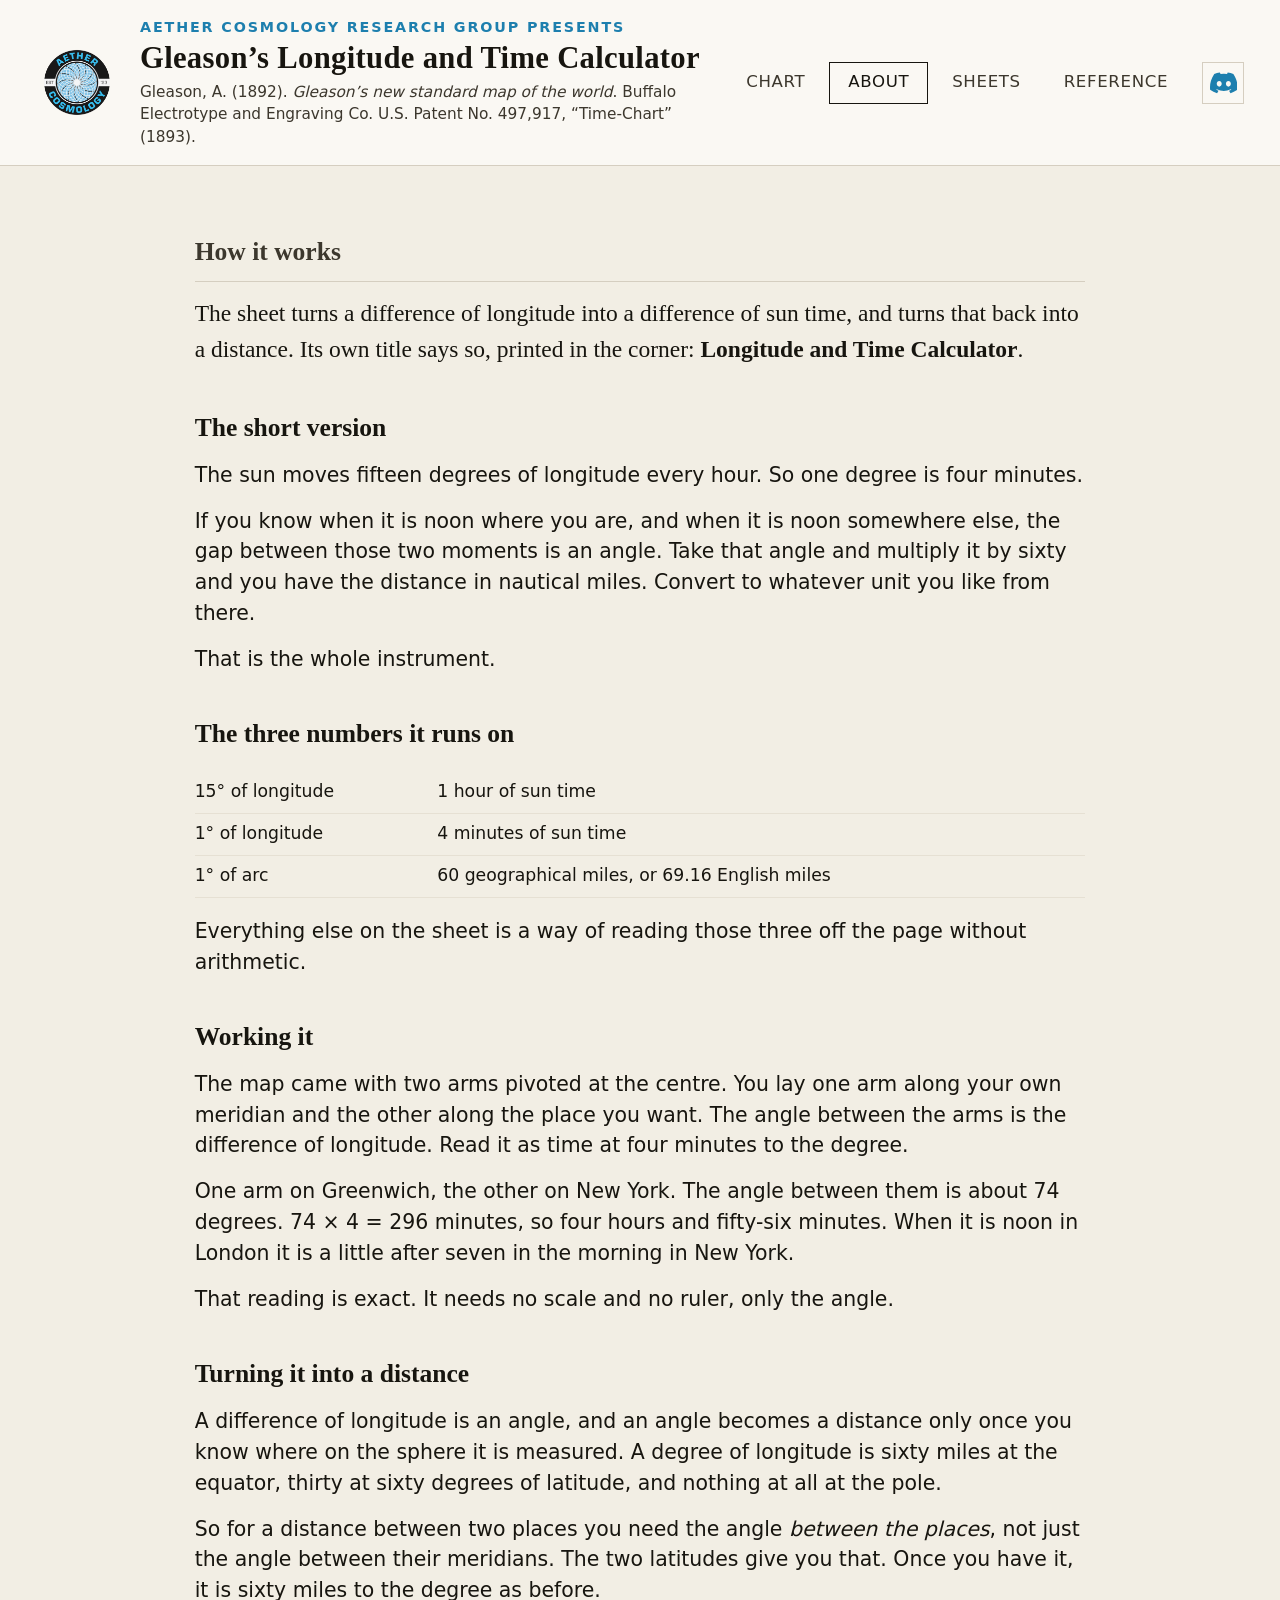
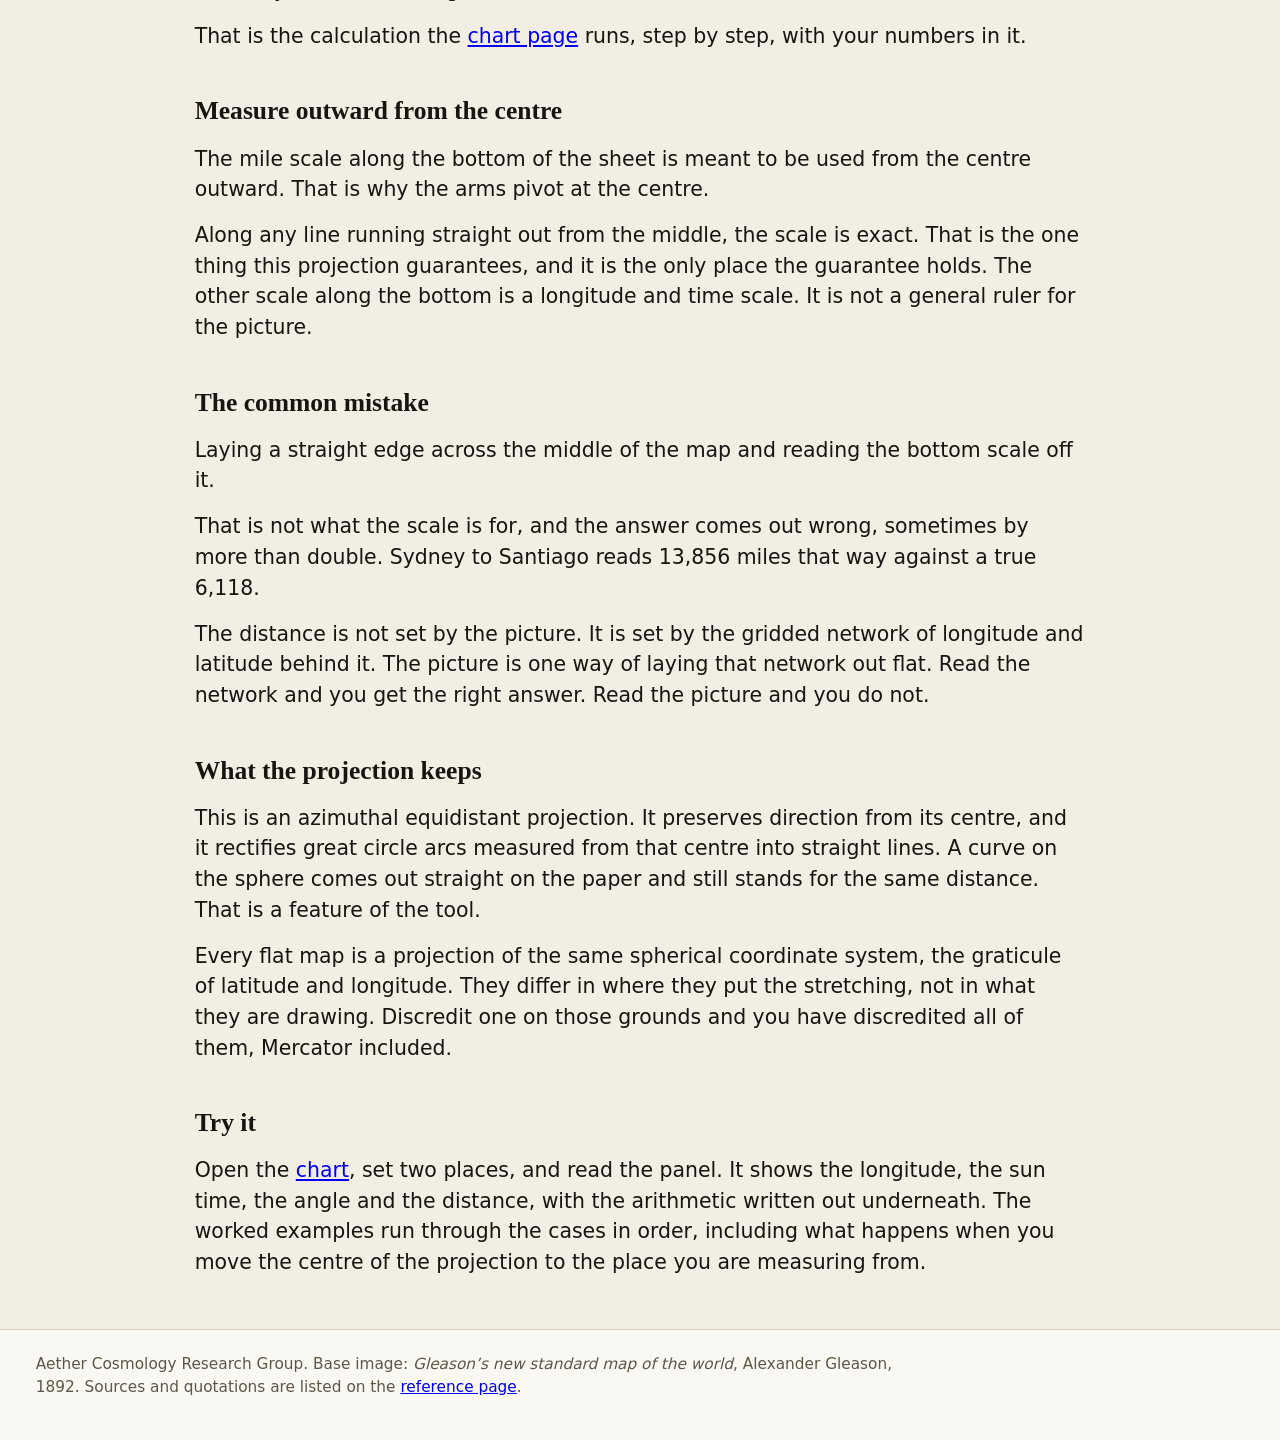
==== about.html @ 77998d78 "Gleason's Longitude and Time Calculator" ====
<!doctype html>
<html lang="en">
<head>
<meta charset="utf-8">
<meta name="viewport" content="width=device-width, initial-scale=1">
<title>How it works &mdash; Gleason's Longitude and Time Calculator</title>
<meta name="description" content="How the 1892 chart turns a difference of longitude into sun time, and sun time into distance.">
<link rel="stylesheet" href="css/chart.css">
</head>
<body>

<header class="masthead">
  <a class="brand" href="index.html" aria-label="Aether Cosmology Research Group">
    <img src="assets/ac_logo.png" width="320" height="320" alt="Aether Cosmology Research Group">
  </a>
  <div class="masthead-title">
    <p class="presents">Aether Cosmology Research Group presents</p>
    <h1>Gleason&rsquo;s Longitude and Time Calculator</h1>
    <p class="sub">Gleason, A. (1892). <i>Gleason&rsquo;s new standard map of the world</i>. Buffalo Electrotype and Engraving Co. U.S. Patent No. 497,917, &ldquo;Time-Chart&rdquo; (1893).</p>
  </div>
  <nav>
    <a href="index.html">Chart</a>
    <a class="current" href="about.html">About</a>
    <a href="gallery.html">Sheets</a>
    <a href="reference.html">Reference</a>
    <a class="discord" href="https://discord.gg/aethercosmology" target="_blank" rel="noopener"
       aria-label="Aether Cosmology on Discord" title="Join us on Discord">
      <svg viewBox="0 0 24 24" aria-hidden="true" focusable="false"><path d="M20.317 4.369A19.79 19.79 0 0 0 15.432 3c-.21.375-.45.88-.617 1.283a18.4 18.4 0 0 0-5.628 0A12.6 12.6 0 0 0 8.56 3a19.74 19.74 0 0 0-4.886 1.372C.533 9.045-.32 13.58.108 18.057A19.9 19.9 0 0 0 6.15 21c.474-.646.897-1.333 1.26-2.055a12.9 12.9 0 0 1-1.986-.95c.166-.123.329-.251.486-.383a14.2 14.2 0 0 0 12.18 0c.159.135.322.263.486.383-.63.375-1.296.694-1.99.952.365.72.788 1.408 1.262 2.053a19.85 19.85 0 0 0 6.042-2.943c.5-5.177-.838-9.674-3.573-13.688ZM8.02 15.331c-1.183 0-2.157-1.085-2.157-2.42 0-1.332.955-2.418 2.157-2.418 1.21 0 2.185 1.096 2.166 2.419 0 1.334-.964 2.419-2.166 2.419Zm7.975 0c-1.183 0-2.157-1.085-2.157-2.42 0-1.332.955-2.418 2.157-2.418 1.21 0 2.185 1.096 2.166 2.419 0 1.334-.955 2.419-2.166 2.419Z"/></svg>
    </a>
  </nav>
</header>

<article class="doc">

<h2 class="page-name">How it works</h2>

<p class="lead">The sheet turns a difference of longitude into a difference of sun time, and turns that back into a distance. Its own title says so, printed in the corner: <b>Longitude and Time Calculator</b>.</p>

<h2>The short version</h2>

<p>The sun moves fifteen degrees of longitude every hour. So one degree is four minutes.</p>

<p>If you know when it is noon where you are, and when it is noon somewhere else, the gap between those two moments is an angle. Take that angle and multiply it by sixty and you have the distance in nautical miles. Convert to whatever unit you like from there.</p>

<p>That is the whole instrument.</p>

<h2>The three numbers it runs on</h2>

<table>
  <tr><td>15&deg; of longitude</td><td>1 hour of sun time</td></tr>
  <tr><td>1&deg; of longitude</td><td>4 minutes of sun time</td></tr>
  <tr><td>1&deg; of arc</td><td>60 geographical miles, or 69.16 English miles</td></tr>
</table>

<p>Everything else on the sheet is a way of reading those three off the page without arithmetic.</p>

<h2>Working it</h2>

<p>The map came with two arms pivoted at the centre. You lay one arm along your own meridian and the other along the place you want. The angle between the arms is the difference of longitude. Read it as time at four minutes to the degree.</p>

<p>One arm on Greenwich, the other on New York. The angle between them is about 74 degrees. 74 &times; 4 = 296 minutes, so four hours and fifty-six minutes. When it is noon in London it is a little after seven in the morning in New York.</p>

<p>That reading is exact. It needs no scale and no ruler, only the angle.</p>

<h2>Turning it into a distance</h2>

<p>A difference of longitude is an angle, and an angle becomes a distance only once you know where on the sphere it is measured. A degree of longitude is sixty miles at the equator, thirty at sixty degrees of latitude, and nothing at all at the pole.</p>

<p>So for a distance between two places you need the angle <i>between the places</i>, not just the angle between their meridians. The two latitudes give you that. Once you have it, it is sixty miles to the degree as before.</p>

<p>That is the calculation the <a href="index.html">chart page</a> runs, step by step, with your numbers in it.</p>

<h2>Measure outward from the centre</h2>

<p>The mile scale along the bottom of the sheet is meant to be used from the centre outward. That is why the arms pivot at the centre.</p>

<p>Along any line running straight out from the middle, the scale is exact. That is the one thing this projection guarantees, and it is the only place the guarantee holds. The other scale along the bottom is a longitude and time scale. It is not a general ruler for the picture.</p>

<h2>The common mistake</h2>

<p>Laying a straight edge across the middle of the map and reading the bottom scale off it.</p>

<p>That is not what the scale is for, and the answer comes out wrong, sometimes by more than double. Sydney to Santiago reads 13,856 miles that way against a true 6,118.</p>

<p>The distance is not set by the picture. It is set by the gridded network of longitude and latitude behind it. The picture is one way of laying that network out flat. Read the network and you get the right answer. Read the picture and you do not.</p>

<h2>What the projection keeps</h2>

<p>This is an azimuthal equidistant projection. It preserves direction from its centre, and it rectifies great circle arcs measured from that centre into straight lines. A curve on the sphere comes out straight on the paper and still stands for the same distance. That is a feature of the tool.</p>

<p>Every flat map is a projection of the same spherical coordinate system, the graticule of latitude and longitude. They differ in where they put the stretching, not in what they are drawing. Discredit one on those grounds and you have discredited all of them, Mercator included.</p>

<h2>Try it</h2>

<p>Open the <a href="index.html">chart</a>, set two places, and read the panel. It shows the longitude, the sun time, the angle and the distance, with the arithmetic written out underneath. The worked examples run through the cases in order, including what happens when you move the centre of the projection to the place you are measuring from.</p>

</article>

<footer class="foot">
  <p>Aether Cosmology Research Group. Base image: <i>Gleason&rsquo;s new standard map of the world</i>, Alexander Gleason, 1892. Sources and quotations are listed on the <a href="reference.html">reference page</a>.</p>
</footer>

</body>
</html>
---- css/chart.css ----
/* Restrained cartographic UI: paper ground, hairline rules, engraved-plate
   display face, tabular figures for every number. */

:root {
  --paper: #faf8f3;
  --paper-2: #f2eee4;
  --ink: #17150f;
  --ink-2: #3c372d;
  --ink-3: #5e5748;
  --rule: #d5cec0;
  --rule-2: #e6e0d3;
  --vermilion: #a4161a;   /* the hour ring */
  --teal: #0b7285;        /* point A */
  --amber: #8a6d1f;
  --serif: "Iowan Old Style", "Palatino Linotype", Palatino, "Book Antiqua", Georgia, serif;
  --sans: ui-sans-serif, system-ui, -apple-system, "Segoe UI", Roboto, Helvetica, Arial, sans-serif;
  --mono: ui-monospace, SFMono-Regular, "SF Mono", Menlo, Consolas, monospace;
  --stage-pad: 1rem;
  /* from the group's mark */
  --sky: #4bb4e6;
  --sky-ink: #1d7fae;
  --sky-wash: #eaf6fc;
}

* { box-sizing: border-box; }

/* One clamped root size drives every other size on the page. Narrow phone to
   wide desktop moves it from 15px to 20px, and everything scales with it. */
html {
  font-size: clamp(15px, 0.55vw + 13.4px, 24px);
  background: var(--paper-2);
}

/* font-size must not be restated on html: on the root element rem resolves
   against 16px, so a rem value here silently replaces the clamp above. */
body {
  margin: 0;
  background: var(--paper-2);
  color: var(--ink);
  font-family: var(--sans);
  font-size: 1rem;
  line-height: 1.5;
  -webkit-font-smoothing: antialiased;
}

/* ------------------------------------------------------------- masthead */

.masthead {
  display: grid;
  grid-template-columns: auto minmax(0, 1fr) auto;
  align-items: center;
  gap: 0.9rem 1.1rem;
  padding: 0.85rem 1.75rem;
  background: var(--paper);
  border-bottom: 1px solid var(--rule);
}

.brand { display: block; flex: none; line-height: 0; }

.brand img {
  display: block;
  width: 4rem;
  height: 4rem;
}

.masthead-title { min-width: 0; }

.presents {
  margin: 0;
  font-size: 0.7rem;
  font-weight: 600;
  letter-spacing: 0.13em;
  text-transform: uppercase;
  color: var(--sky-ink);
}

.masthead h1 {
  margin: 0.1rem 0 0;
  font-family: var(--serif);
  font-size: 1.5rem;
  font-weight: 600;
  letter-spacing: 0.01em;
  line-height: 1.15;
}

.masthead .sub {
  margin: 0.25rem 0 0;
  color: var(--ink-2);
  font-size: 0.75rem;
  line-height: 1.45;
}

.masthead nav { display: flex; align-items: center; gap: 0.25rem; }

.masthead nav a {
  padding: 0.375rem 0.875rem;
  color: var(--ink-2);
  text-decoration: none;
  font-size: 0.8125rem;
  letter-spacing: 0.04em;
  text-transform: uppercase;
  border: 1px solid transparent;
  white-space: nowrap;
}

.masthead nav a:hover { border-color: var(--rule); }
.masthead nav a.current { border-color: var(--ink); color: var(--ink); }

.masthead nav a.discord {
  display: grid;
  place-items: center;
  margin-left: 0.5rem;
  padding: 0.3rem;
  border-color: var(--rule);
}

.masthead nav a.discord svg {
  width: 1.35rem;
  height: 1.35rem;
  fill: var(--sky-ink);
}

.masthead nav a.discord:hover { border-color: var(--sky-ink); background: var(--sky-wash); }

.page-name {
  margin: 0 0 1.1rem;
  font-family: var(--serif);
  font-size: 1.1rem;
  font-weight: 600;
  color: var(--ink-2);
  padding-bottom: 0.5rem;
  border-bottom: 1px solid var(--rule);
}

/* --------------------------------------------------------------- layout */

.layout {
  display: grid;
  grid-template-columns: minmax(0, 1fr) clamp(22rem, 32vw, 38rem);
  gap: 0;
  align-items: start;
}

/* Controls stack in a column beside the chart rather than in a band above it,
   which leaves the full height for the engraving. */
/* Controls and the worked examples share a left column; the chart sits beside
   them and spans both rows. */
.stage {
  padding: var(--stage-pad) 1.25rem 1.25rem 1.75rem;
  display: grid;
  grid-template-columns: clamp(16rem, 20vw, 21rem) minmax(0, 1fr);
  grid-template-areas: "side chart";
  align-items: start;
  gap: 1rem;
}

/* The left column is exactly as tall as the chart beside it, so the examples
   scroll within it instead of running the page past the engraving. */
.side {
  grid-area: side;
  display: flex;
  flex-direction: column;
  gap: 1rem;
  max-height: calc(100vh - 9rem);
  max-height: calc(100dvh - 9rem);
}

/* All three columns end at the same depth. The chart is square and its width is
   whichever of the column or the viewport height is smaller, so its measured
   height is published as --chart-h and the two side columns take it. */
/* Only where the three really sit side by side. Below this the controls stack
   above the chart, so the column is taller than the chart by design. */
@media (min-width: 87.5rem) {
  .side { height: var(--chart-h, auto); max-height: none; }

  /* The panel's box starts at the top of the row while the chart starts one
     stage-padding below it, so the panel needs that much extra to finish level. */
  .panel { height: calc(var(--chart-h, 0px) + var(--stage-pad)); max-height: none; }
}

.stage-bar { flex: none; }
.canvas-wrap { grid-area: chart; }
/* Scrolls inside itself, so working through the lessons never pushes the chart
   or the readouts off screen. */
.lessons-card {
  flex: 1 1 auto;
  min-height: 0;
  overflow-y: auto;
  overscroll-behavior: contain;
}

/* The controls read as a card like everything else, and the instruction line
   fills what would otherwise be dead space beside the checkboxes. */
.stage-bar {
  flex: none;
  display: flex;
  flex-direction: column;
  align-items: stretch;
  gap: 0.5rem;
  background: var(--paper);
  border: 1px solid var(--rule);
  padding: 0.85rem 0.9rem 0.9rem;
}

.seg { display: flex; border: 1px solid var(--ink); }
.seg button { flex: 1; }  /* halves match, so the two toggles line up */

.seg button {
  appearance: none;
  border: 0;
  border-right: 1px solid var(--ink);
  background: transparent;
  color: var(--ink-2);
  font: inherit;
  font-size: 0.8125rem;
  white-space: nowrap;
  padding: 0.45rem 0.6rem;
  cursor: pointer;
}

.seg button:last-child { border-right: 0; }
.seg button.on { background: var(--ink); color: var(--paper); }

.stage-tools {
  display: flex;
  flex-direction: column;
  align-items: flex-start;
  gap: 0.5rem;
  margin-top: 0.35rem;
  font-size: 0.8125rem;
  color: var(--ink-2);
}

.stage-tools label { display: flex; align-items: center; gap: 0.375rem; cursor: pointer; }
.stage-tools input { accent-color: var(--vermilion); }

button.ghost {
  appearance: none;
  background: transparent;
  border: 1px solid var(--rule);
  color: var(--ink-2);
  font: inherit;
  font-size: 0.8125rem;
  padding: 0.375rem 0.75rem;
  cursor: pointer;
}

button.ghost:hover { border-color: var(--ink); color: var(--ink); }

/* Square, and as large as fits both the column and the viewport height, so a
   wide screen shows a bigger chart instead of empty margins. */
/* Grows to fill the column, but max-width caps it so the square never runs
   past the bottom of the viewport. */
.canvas-wrap {
  position: relative;
  min-width: 0;
  max-width: calc(100vh - 9rem);
  max-width: calc(100dvh - 9rem);
  margin: 0 auto;
}

canvas#chart {
  display: block;
  width: 100%;
  height: auto;
  aspect-ratio: 1;
  background: var(--paper);
  border: 1px solid var(--rule);
  cursor: crosshair;
  touch-action: none;
}

.busy {
  position: absolute;
  inset: 0;
  display: grid;
  place-items: center;
  background: rgba(250, 248, 243, 0.82);
  font-size: 0.875rem;
  letter-spacing: 0.03em;
  color: var(--ink-2);
}

/* `display` on a class beats the hidden attribute, so restate it */
.busy[hidden] { display: none; }

.hint {
  margin: 0.55rem 0 0;
  padding-top: 0.6rem;
  border-top: 1px solid var(--rule-2);
  font-size: 0.8125rem;
  line-height: 1.55;
  color: var(--ink-2);
}

/* ---------------------------------------------------------------- panel */

.panel {
  padding: var(--stage-pad) 1.75rem 0 0.5rem;
  display: flex;
  flex-direction: column;
  gap: 0.875rem;
  overflow-y: auto;
  overscroll-behavior: contain;
}

.panel > :last-child { margin-bottom: 1rem; }

.card {
  background: var(--paper);
  border: 1px solid var(--rule);
  padding: 1rem 1.15rem 1.15rem;
}

.card.accent { border-left: 3px solid var(--vermilion); }

.card h2 {
  margin: 0 0 0.625rem;
  font-family: var(--serif);
  font-size: 1.0rem;
  font-weight: 600;
  letter-spacing: 0.01em;
}

.note {
  margin: 0 0 0.75rem;
  font-size: 0.7812rem;
  line-height: 1.55;
  color: var(--ink-2);
}

.note.tight { margin: 0.625rem 0 0; }

/* ---------------------------------------------------------------- points */

.pt + .pt { margin-top: 0.75rem; padding-top: 0.75rem; border-top: 1px solid var(--rule-2); }

.pt-head { display: flex; align-items: center; gap: 0.5rem; margin-bottom: 0.5rem; }
.pt-head b { font-size: 0.8125rem; letter-spacing: 0.05em; }

.dot { width: 0.625rem; height: 0.625rem; border-radius: 50%; border: 2px solid; flex: none; }
.dot.a { border-color: var(--teal); }
.dot.b { border-color: var(--vermilion); }

select.places {
  flex: 1;
  min-width: 0;
  font: inherit;
  font-size: 0.8125rem;
  padding: 0.3125rem 0.5rem;
  background: var(--paper);
  color: var(--ink);
  border: 1px solid var(--rule);
}

.pair { display: grid; grid-template-columns: 1fr 1fr; gap: 0.5rem; }

.pair label {
  display: flex;
  align-items: center;
  gap: 0.375rem;
  font-size: 0.75rem;
  color: var(--ink-3);
}

.pair input {
  width: 100%;
  min-width: 0;
  font-family: var(--mono);
  font-size: 0.8125rem;
  font-variant-numeric: tabular-nums;
  padding: 0.3125rem 0.4375rem;
  background: var(--paper);
  color: var(--ink);
  border: 1px solid var(--rule);
}

input:focus, select:focus { outline: 2px solid var(--amber); outline-offset: -1px; }

/* -------------------------------------------------------------- readouts */

table.read { width: 100%; border-collapse: collapse; }

table.read th {
  width: 56%;
  text-align: left;
  font-weight: 400;
  font-size: 0.7812rem;
  color: var(--ink-2);
  padding: 0.25rem 0.625rem 0.25rem 0;
  vertical-align: baseline;
}

table.read td {
  text-align: right;
  font-family: var(--mono);
  font-size: 0.8125rem;
  font-variant-numeric: tabular-nums;
  padding: 0.25rem 0;
  vertical-align: baseline;
  white-space: nowrap;
}

table.read td.big { font-size: 1.0rem; font-weight: 600; }
table.read td.muted { color: var(--ink-2); font-size: 0.75rem; }
table.read td.warn { color: var(--vermilion); font-weight: 600; }
table.read tr.rule th, table.read tr.rule td { border-top: 1px solid var(--rule-2); padding-top: 0.5625rem; }

.tag {
  display: inline-block;
  font-size: 0.625rem;
  letter-spacing: 0.08em;
  text-transform: uppercase;
  border: 1px solid var(--rule);
  padding: 0 0.3125rem;
  margin-left: 0.375rem;
  color: var(--ink-3);
}

.strip {
  display: block;
  width: 100%;
  height: auto;
  border: 1px solid var(--rule);
  margin-bottom: 0.75rem;
  background: var(--paper);
}

/* -------------------------------------------------------------- lessons */

ol.lessons { margin: 0; padding-left: 1.125rem; display: flex; flex-direction: column; gap: 0.5625rem; }
ol.lessons li { font-size: 0.8125rem; }

ol.lessons button {
  appearance: none;
  background: none;
  border: 0;
  border-bottom: 1px solid var(--rule);
  padding: 0 0 0.0625rem;
  font: inherit;
  font-size: 0.8125rem;
  color: var(--ink);
  cursor: pointer;
  text-align: left;
}

ol.lessons button:hover { border-color: var(--ink); }
ol.lessons p { margin: 0.125rem 0 0; font-size: 0.8125rem; line-height: 1.5; color: var(--ink-2); }

/* ---------------------------------------------------------------- footer */

.foot {
  padding: 1.125rem 1.75rem 1.75rem;
  border-top: 1px solid var(--rule);
  background: var(--paper);
  font-size: 0.75rem;
  color: var(--ink-3);
}

.foot p { margin: 0 0 0.25rem; max-width: 90ch; }
.muted { color: var(--ink-3); }

/* ----------------------------------------------------------- reference */

.doc { max-width: 74ch; margin: 0 auto; padding: 1.75rem; }
.doc h2 { font-family: var(--serif); font-size: 1.25rem; margin: 2.0rem 0 0.625rem; font-weight: 600; }
.doc h3 { font-family: var(--serif); font-size: 1.0rem; margin: 1.5rem 0 0.5rem; font-weight: 600; }
.doc p { margin: 0 0 0.75rem; }
.doc figure { margin: 1.125rem 0; }
.doc figure img { display: block; width: 100%; height: auto; border: 1px solid var(--rule); background: var(--paper); }
.doc figcaption { margin-top: 0.4375rem; font-size: 0.7812rem; color: var(--ink-3); }
.doc blockquote {
  margin: 0.875rem 0;
  padding: 0.125rem 0 0.125rem 1.0rem;
  border-left: 2px solid var(--rule);
  font-family: var(--serif);
  font-size: 0.9688rem;
  color: var(--ink-2);
}
.doc blockquote cite { display: block; margin-top: 0.375rem; font-family: var(--sans); font-size: 0.75rem; font-style: normal; color: var(--ink-3); }
.doc table { width: 100%; border-collapse: collapse; margin: 0.875rem 0; font-size: 0.8438rem; }
.doc th, .doc td { text-align: left; padding: 0.375rem 0.625rem 0.375rem 0; border-bottom: 1px solid var(--rule-2); }
.doc td { font-variant-numeric: tabular-nums; }

/* --------------------------------------------------------------- narrow */

@media (max-width: 87.5rem) {
  /* Stacked, the chart belongs between the controls and the examples, so the
     column wrapper steps out of the way and its children join the grid. */
  .stage {
    grid-template-columns: minmax(0, 1fr);
    grid-template-areas: "bar" "chart" "notes";
    gap: 0.7rem;
  }
  .side { display: contents; }
  .stage-bar { grid-area: bar; }
  .lessons-card { grid-area: notes; }
  .panel { height: auto; overflow-y: visible; }
  /* stacked, there is nothing beside it to keep in view */
  .lessons-card { overflow-y: visible; }
  .stage-bar { flex-direction: row; flex-wrap: wrap; align-items: center; gap: 0.6rem 0.9rem; }
  .stage-tools { flex-direction: row; flex-wrap: wrap; margin-top: 0; gap: 0.9rem; }
  .canvas-wrap { max-width: calc(100dvh - 13rem); }
}

@media (max-width: 68rem) {
  .layout { grid-template-columns: 1fr; }

  /* Narrow screens put the controls back above the chart, where a column of
     them would eat width the engraving needs. */
  .stage { padding: 0.75rem; gap: 0.6rem; }
  .stage-tools { flex-direction: row; flex-wrap: wrap; margin-top: 0; width: 100%; }
  .canvas-wrap { max-width: calc(100dvh - 14rem); }
  .panel { padding: 0 0.75rem 2rem; overflow-y: visible; height: auto; }
  .masthead {
    grid-template-columns: auto minmax(0, 1fr);
    padding: 0.8rem 0.75rem;
    gap: 0.5rem 0.7rem;
  }
  .masthead nav { grid-column: 1 / -1; flex-wrap: wrap; gap: 0.25rem 0.3rem; }
  .brand img { width: 3rem; height: 3rem; }
  .masthead h1 { font-size: 1.2rem; }

  /* Room for the panel to start below the fold rather than crushing the chart */
  .canvas-wrap { width: min(100%, calc(100dvh - 9rem)); }

  /* Bigger hit areas for fingers */
  .seg button { padding: 0.6rem 0.9rem; }
  .stage-tools { gap: 0.9rem 1.1rem; flex-wrap: wrap; }
  .stage-tools label { padding: 0.25rem 0; }
  .stage-tools input { width: 1.1rem; height: 1.1rem; }
  select.places, .pair input { padding: 0.55rem 0.6rem; }
  ol.lessons button { padding: 0.3rem 0; }
  .doc { padding: 1.25rem 0.9rem 2rem; }
  .sheet-fig { margin-top: 1.4rem; }
  .eq { padding: 0.6rem 0.7rem; }
}
}

/* ------------------------------------------------------------- the sheets */

.doc.wide { max-width: 62rem; }

.seg.small button { padding: 0.3125rem 0.6875rem; font-size: 0.7812rem; }

.sheet-fig {
  margin: 1.625rem 0 0;
  padding-top: 1.375rem;
  border-top: 1px solid var(--rule);
  display: grid;
  grid-template-columns: minmax(0, 1fr) clamp(14rem, 22vw, 20rem);
  gap: 1.625rem;
  align-items: start;
}

.sheet-fig img {
  display: block;
  width: 100%;
  height: auto;
  border: 1px solid var(--rule);
  background: var(--paper);
}

.sheet-fig figcaption { font-size: 0.8125rem; }
.sheet-fig figcaption b { display: block; font-family: var(--serif); font-size: 0.9375rem; margin-bottom: 0.4375rem; }
.sheet-fig figcaption p { margin: 0 0 0.5rem; color: var(--ink-2); line-height: 1.55; }
.sheet-fig figcaption p.cred { color: var(--ink-3); font-size: 0.75rem; }

@media (max-width: 860px) {
  .sheet-fig { grid-template-columns: 1fr; gap: 0.875rem; }
}

ol.lessons li.on > button { border-color: var(--ink); font-weight: 600; }

ol.lessons .detail {
  margin-top: 0.5625rem;
  padding-left: 0.6875rem;
  border-left: 2px solid var(--vermilion);
}

ol.lessons .detail p {
  margin: 0 0 0.5625rem;
  font-size: 0.7812rem;
  line-height: 1.6;
  color: var(--ink-2);
}

ol.lessons .detail p:last-child { margin-bottom: 0; }

table.read td.sub { font-size: 0.75rem; font-weight: 500; }

/* Unit sub-lines span both columns so a long one cannot widen the label
   column or push the table past the card. */
table.read td.alt { white-space: normal; padding-top: 0; padding-bottom: 0.4375rem; }

/* ------------------------------------------------------- worked equations */

.eq {
  margin-top: 0.875rem;
  padding: 0.6875rem 0.8125rem;
  background: var(--paper-2);
  border-left: 2px solid var(--rule);
  font-family: var(--mono);
  font-size: 0.7188rem;
  line-height: 1.75;
  color: var(--ink-3);
  overflow-x: auto;
}

.eq h3 {
  margin: 0.6875rem 0 0.1875rem;
  font-family: var(--sans);
  font-size: 0.625rem;
  font-weight: 600;
  letter-spacing: 0.08em;
  text-transform: uppercase;
  color: var(--ink-3);
}

.eq h3:first-child { margin-top: 0; }
.eq div { white-space: pre; }
.eq .v { color: var(--ink); }
.eq .r { color: var(--ink); font-weight: 600; }

/* ---------------------------------------------------------- enlarged sheet */

.sheet-open {
  display: block;
  width: 100%;
  padding: 0;
  border: 0;
  background: none;
  cursor: zoom-in;
}

.lightbox {
  position: fixed;
  inset: 0;
  z-index: 50;
  overflow: auto;
  overscroll-behavior: contain;
  background: rgba(23, 21, 15, 0.94);
  padding: 0.75rem;
  cursor: zoom-out;
  text-align: center;
}

.lightbox[hidden] { display: none; }

.lightbox-bar {
  position: sticky;
  top: 0;
  margin: 0 0 0.6rem;
  font-size: 0.75rem;
  letter-spacing: 0.06em;
  text-transform: uppercase;
  color: var(--paper-2);
}

/* Shown at the delivered width so the fine print is legible, and scrolled
   rather than squeezed to fit. */
.lightbox img {
  display: inline-block;
  width: min(100%, 1700px);
  height: auto;
  background: var(--paper);
}

body.locked { overflow: hidden; }

.doc .lead {
  font-family: var(--serif);
  font-size: 1.15rem;
  line-height: 1.55;
  color: var(--ink);
  margin: 0 0 1.5rem;
}

.doc h2:first-of-type { margin-top: 1.5rem; }
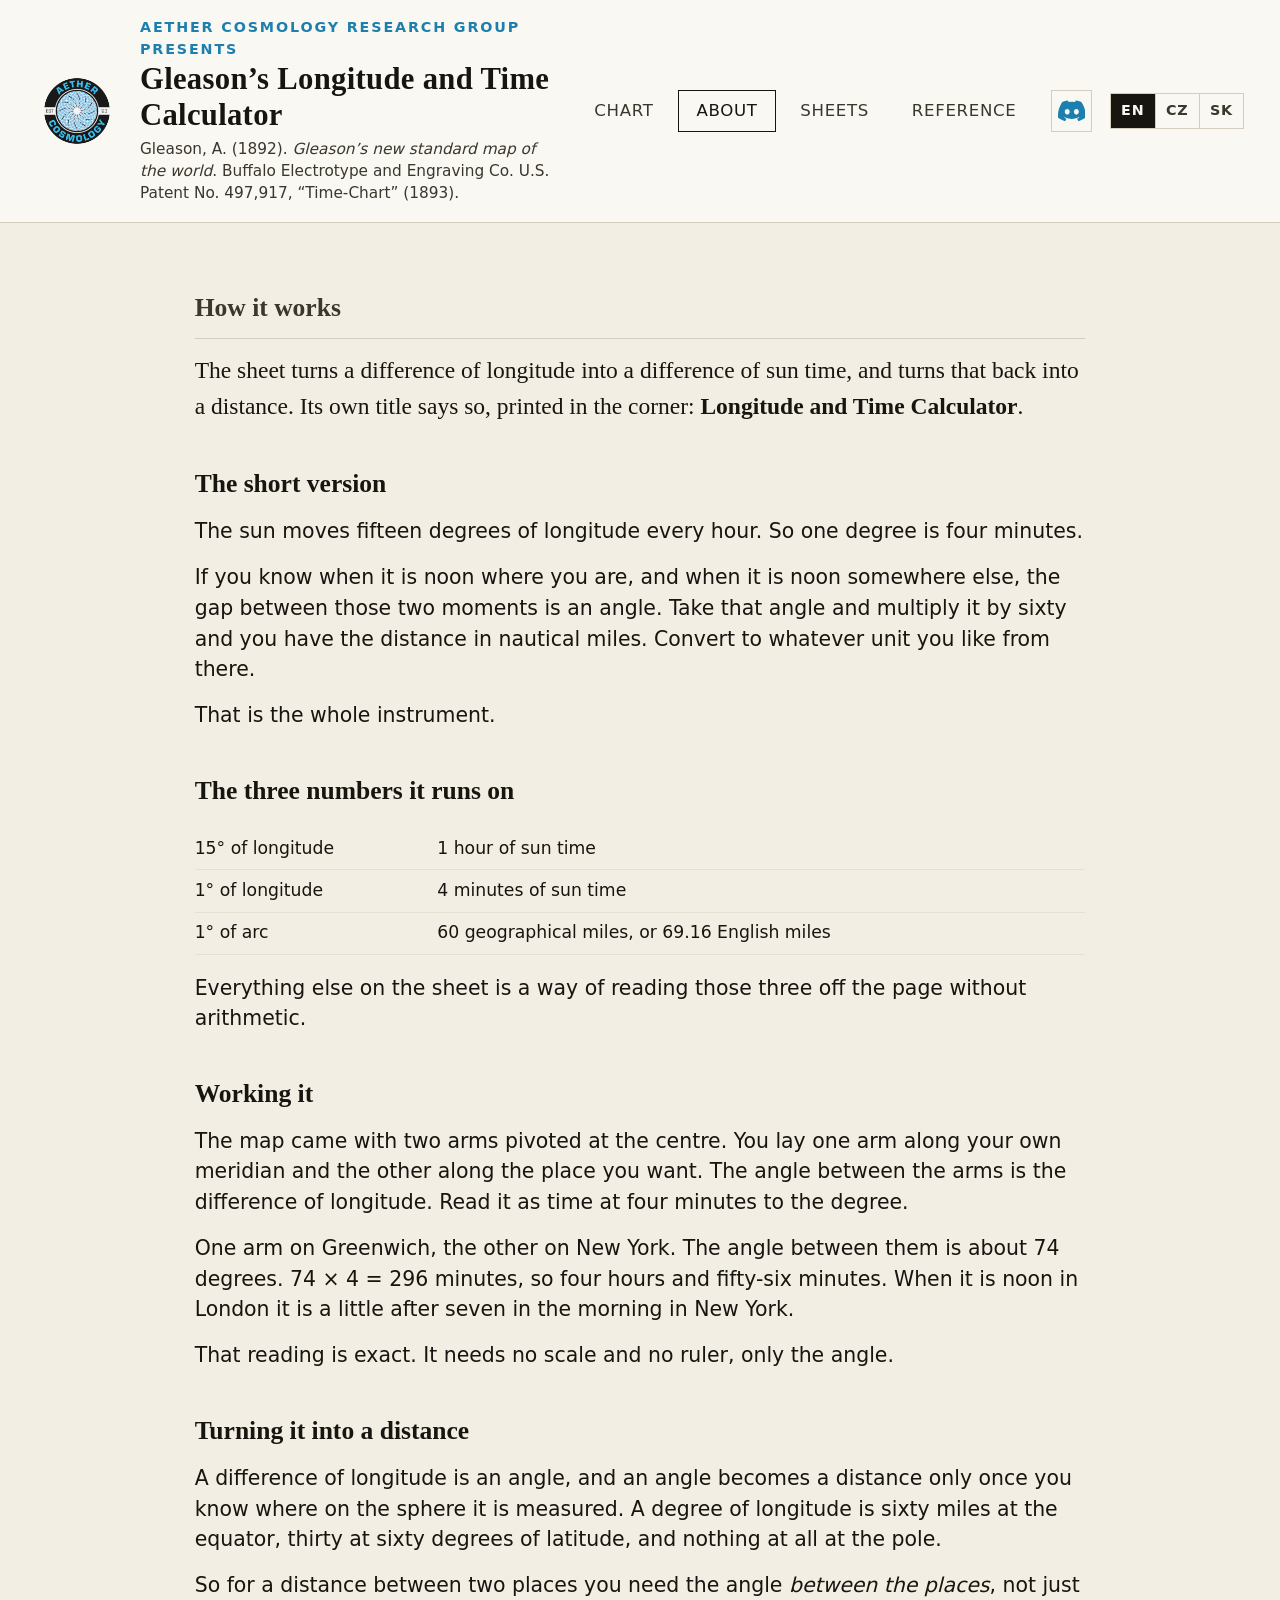
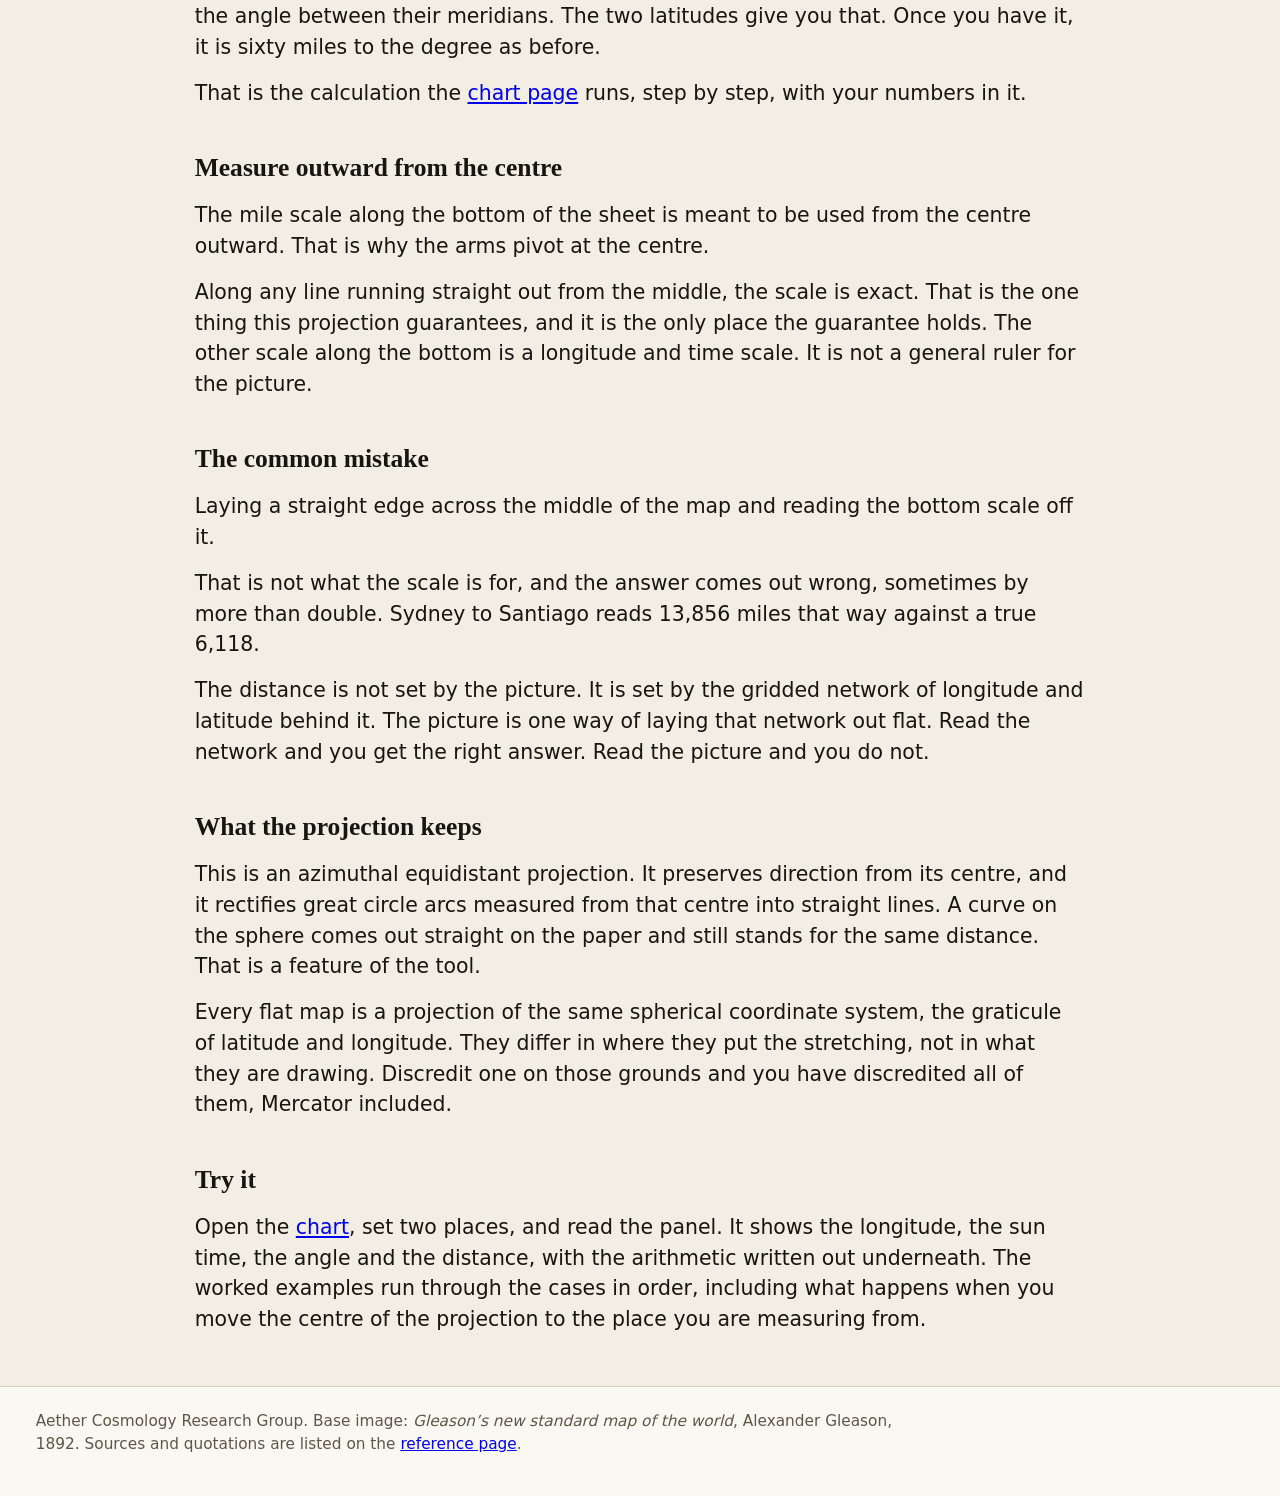
==== commit aad04d47: "Translate the whole site into Czech and Slovak with a language switcher" ====
--- a/about.html
+++ b/about.html
@@ -14,91 +14,98 @@
     <img src="assets/ac_logo.png" width="320" height="320" alt="Aether Cosmology Research Group">
   </a>
   <div class="masthead-title">
-    <p class="presents">Aether Cosmology Research Group presents</p>
-    <h1>Gleason&rsquo;s Longitude and Time Calculator</h1>
-    <p class="sub">Gleason, A. (1892). <i>Gleason&rsquo;s new standard map of the world</i>. Buffalo Electrotype and Engraving Co. U.S. Patent No. 497,917, &ldquo;Time-Chart&rdquo; (1893).</p>
+    <p class="presents" data-i18n="site.presents">Aether Cosmology Research Group presents</p>
+    <h1 data-i18n="site.title">Gleason&rsquo;s Longitude and Time Calculator</h1>
+    <p class="sub" data-i18n="site.citation">Gleason, A. (1892). <i>Gleason&rsquo;s new standard map of the world</i>. Buffalo Electrotype and Engraving Co. U.S. Patent No. 497,917, &ldquo;Time-Chart&rdquo; (1893).</p>
   </div>
   <nav>
-    <a href="index.html">Chart</a>
-    <a class="current" href="about.html">About</a>
-    <a href="gallery.html">Sheets</a>
-    <a href="reference.html">Reference</a>
+    <a href="index.html" data-i18n="nav.chart">Chart</a>
+    <a class="current" href="about.html" data-i18n="nav.about">About</a>
+    <a href="gallery.html" data-i18n="nav.sheets">Sheets</a>
+    <a href="reference.html" data-i18n="nav.reference">Reference</a>
     <a class="discord" href="https://discord.gg/aethercosmology" target="_blank" rel="noopener"
-       aria-label="Aether Cosmology on Discord" title="Join us on Discord">
+       aria-label="Aether Cosmology on Discord" data-i18n="nav.discord" data-i18n-attr="title aria-label">
       <svg viewBox="0 0 24 24" aria-hidden="true" focusable="false"><path d="M20.317 4.369A19.79 19.79 0 0 0 15.432 3c-.21.375-.45.88-.617 1.283a18.4 18.4 0 0 0-5.628 0A12.6 12.6 0 0 0 8.56 3a19.74 19.74 0 0 0-4.886 1.372C.533 9.045-.32 13.58.108 18.057A19.9 19.9 0 0 0 6.15 21c.474-.646.897-1.333 1.26-2.055a12.9 12.9 0 0 1-1.986-.95c.166-.123.329-.251.486-.383a14.2 14.2 0 0 0 12.18 0c.159.135.322.263.486.383-.63.375-1.296.694-1.99.952.365.72.788 1.408 1.262 2.053a19.85 19.85 0 0 0 6.042-2.943c.5-5.177-.838-9.674-3.573-13.688ZM8.02 15.331c-1.183 0-2.157-1.085-2.157-2.42 0-1.332.955-2.418 2.157-2.418 1.21 0 2.185 1.096 2.166 2.419 0 1.334-.964 2.419-2.166 2.419Zm7.975 0c-1.183 0-2.157-1.085-2.157-2.42 0-1.332.955-2.418 2.157-2.418 1.21 0 2.185 1.096 2.166 2.419 0 1.334-.955 2.419-2.166 2.419Z"/></svg>
     </a>
+    <span class="langs" id="langs"></span>
   </nav>
 </header>
 
 <article class="doc">
 
-<h2 class="page-name">How it works</h2>
+<h2 class="page-name" data-i18n="about.pagename">How it works</h2>
 
-<p class="lead">The sheet turns a difference of longitude into a difference of sun time, and turns that back into a distance. Its own title says so, printed in the corner: <b>Longitude and Time Calculator</b>.</p>
+<p class="lead" data-i18n="about.lead">The sheet turns a difference of longitude into a difference of sun time, and turns that back into a distance. Its own title says so, printed in the corner: <b>Longitude and Time Calculator</b>.</p>
 
-<h2>The short version</h2>
+<h2 data-i18n="about.h1">The short version</h2>
 
-<p>The sun moves fifteen degrees of longitude every hour. So one degree is four minutes.</p>
+<p data-i18n="about.p1">The sun moves fifteen degrees of longitude every hour. So one degree is four minutes.</p>
 
-<p>If you know when it is noon where you are, and when it is noon somewhere else, the gap between those two moments is an angle. Take that angle and multiply it by sixty and you have the distance in nautical miles. Convert to whatever unit you like from there.</p>
+<p data-i18n="about.p2">If you know when it is noon where you are, and when it is noon somewhere else, the gap between those two moments is an angle. Take that angle and multiply it by sixty and you have the distance in nautical miles. Convert to whatever unit you like from there.</p>
 
-<p>That is the whole instrument.</p>
+<p data-i18n="about.p3">That is the whole instrument.</p>
 
-<h2>The three numbers it runs on</h2>
+<h2 data-i18n="about.h2">The three numbers it runs on</h2>
 
 <table>
-  <tr><td>15&deg; of longitude</td><td>1 hour of sun time</td></tr>
-  <tr><td>1&deg; of longitude</td><td>4 minutes of sun time</td></tr>
-  <tr><td>1&deg; of arc</td><td>60 geographical miles, or 69.16 English miles</td></tr>
+  <tr><td data-i18n="about.t1a">15&deg; of longitude</td><td data-i18n="about.t1b">1 hour of sun time</td></tr>
+  <tr><td data-i18n="about.t2a">1&deg; of longitude</td><td data-i18n="about.t2b">4 minutes of sun time</td></tr>
+  <tr><td data-i18n="about.t3a">1&deg; of arc</td><td data-i18n="about.t3b">60 geographical miles, or 69.16 English miles</td></tr>
 </table>
 
-<p>Everything else on the sheet is a way of reading those three off the page without arithmetic.</p>
+<p data-i18n="about.p4">Everything else on the sheet is a way of reading those three off the page without arithmetic.</p>
 
-<h2>Working it</h2>
+<h2 data-i18n="about.h3">Working it</h2>
 
-<p>The map came with two arms pivoted at the centre. You lay one arm along your own meridian and the other along the place you want. The angle between the arms is the difference of longitude. Read it as time at four minutes to the degree.</p>
+<p data-i18n="about.p5">The map came with two arms pivoted at the centre. You lay one arm along your own meridian and the other along the place you want. The angle between the arms is the difference of longitude. Read it as time at four minutes to the degree.</p>
 
-<p>One arm on Greenwich, the other on New York. The angle between them is about 74 degrees. 74 &times; 4 = 296 minutes, so four hours and fifty-six minutes. When it is noon in London it is a little after seven in the morning in New York.</p>
+<p data-i18n="about.p6">One arm on Greenwich, the other on New York. The angle between them is about 74 degrees. 74 &times; 4 = 296 minutes, so four hours and fifty-six minutes. When it is noon in London it is a little after seven in the morning in New York.</p>
 
-<p>That reading is exact. It needs no scale and no ruler, only the angle.</p>
+<p data-i18n="about.p7">That reading is exact. It needs no scale and no ruler, only the angle.</p>
 
-<h2>Turning it into a distance</h2>
+<h2 data-i18n="about.h4">Turning it into a distance</h2>
 
-<p>A difference of longitude is an angle, and an angle becomes a distance only once you know where on the sphere it is measured. A degree of longitude is sixty miles at the equator, thirty at sixty degrees of latitude, and nothing at all at the pole.</p>
+<p data-i18n="about.p8">A difference of longitude is an angle, and an angle becomes a distance only once you know where on the sphere it is measured. A degree of longitude is sixty miles at the equator, thirty at sixty degrees of latitude, and nothing at all at the pole.</p>
 
-<p>So for a distance between two places you need the angle <i>between the places</i>, not just the angle between their meridians. The two latitudes give you that. Once you have it, it is sixty miles to the degree as before.</p>
+<p data-i18n="about.p9">So for a distance between two places you need the angle <i>between the places</i>, not just the angle between their meridians. The two latitudes give you that. Once you have it, it is sixty miles to the degree as before.</p>
 
-<p>That is the calculation the <a href="index.html">chart page</a> runs, step by step, with your numbers in it.</p>
+<p data-i18n="about.p10">That is the calculation the <a href="index.html">chart page</a> runs, step by step, with your numbers in it.</p>
 
-<h2>Measure outward from the centre</h2>
+<h2 data-i18n="about.h5">Measure outward from the centre</h2>
 
-<p>The mile scale along the bottom of the sheet is meant to be used from the centre outward. That is why the arms pivot at the centre.</p>
+<p data-i18n="about.p11">The mile scale along the bottom of the sheet is meant to be used from the centre outward. That is why the arms pivot at the centre.</p>
 
-<p>Along any line running straight out from the middle, the scale is exact. That is the one thing this projection guarantees, and it is the only place the guarantee holds. The other scale along the bottom is a longitude and time scale. It is not a general ruler for the picture.</p>
+<p data-i18n="about.p12">Along any line running straight out from the middle, the scale is exact. That is the one thing this projection guarantees, and it is the only place the guarantee holds. The other scale along the bottom is a longitude and time scale. It is not a general ruler for the picture.</p>
 
-<h2>The common mistake</h2>
+<h2 data-i18n="about.h6">The common mistake</h2>
 
-<p>Laying a straight edge across the middle of the map and reading the bottom scale off it.</p>
+<p data-i18n="about.p13">Laying a straight edge across the middle of the map and reading the bottom scale off it.</p>
 
-<p>That is not what the scale is for, and the answer comes out wrong, sometimes by more than double. Sydney to Santiago reads 13,856 miles that way against a true 6,118.</p>
+<p data-i18n="about.p14">That is not what the scale is for, and the answer comes out wrong, sometimes by more than double. Sydney to Santiago reads 13,856 miles that way against a true 6,118.</p>
 
-<p>The distance is not set by the picture. It is set by the gridded network of longitude and latitude behind it. The picture is one way of laying that network out flat. Read the network and you get the right answer. Read the picture and you do not.</p>
+<p data-i18n="about.p15">The distance is not set by the picture. It is set by the gridded network of longitude and latitude behind it. The picture is one way of laying that network out flat. Read the network and you get the right answer. Read the picture and you do not.</p>
 
-<h2>What the projection keeps</h2>
+<h2 data-i18n="about.h7">What the projection keeps</h2>
 
-<p>This is an azimuthal equidistant projection. It preserves direction from its centre, and it rectifies great circle arcs measured from that centre into straight lines. A curve on the sphere comes out straight on the paper and still stands for the same distance. That is a feature of the tool.</p>
+<p data-i18n="about.p16">This is an azimuthal equidistant projection. It preserves direction from its centre, and it rectifies great circle arcs measured from that centre into straight lines. A curve on the sphere comes out straight on the paper and still stands for the same distance. That is a feature of the tool.</p>
 
-<p>Every flat map is a projection of the same spherical coordinate system, the graticule of latitude and longitude. They differ in where they put the stretching, not in what they are drawing. Discredit one on those grounds and you have discredited all of them, Mercator included.</p>
+<p data-i18n="about.p17">Every flat map is a projection of the same spherical coordinate system, the graticule of latitude and longitude. They differ in where they put the stretching, not in what they are drawing. Discredit one on those grounds and you have discredited all of them, Mercator included.</p>
 
-<h2>Try it</h2>
+<h2 data-i18n="about.h8">Try it</h2>
 
-<p>Open the <a href="index.html">chart</a>, set two places, and read the panel. It shows the longitude, the sun time, the angle and the distance, with the arithmetic written out underneath. The worked examples run through the cases in order, including what happens when you move the centre of the projection to the place you are measuring from.</p>
+<p data-i18n="about.p18">Open the <a href="index.html">chart</a>, set two places, and read the panel. It shows the longitude, the sun time, the angle and the distance, with the arithmetic written out underneath. The worked examples run through the cases in order, including what happens when you move the centre of the projection to the place you are measuring from.</p>
 
 </article>
 
 <footer class="foot">
-  <p>Aether Cosmology Research Group. Base image: <i>Gleason&rsquo;s new standard map of the world</i>, Alexander Gleason, 1892. Sources and quotations are listed on the <a href="reference.html">reference page</a>.</p>
+  <p data-i18n="about.foot">Aether Cosmology Research Group. Base image: <i>Gleason&rsquo;s new standard map of the world</i>, Alexander Gleason, 1892. Sources and quotations are listed on the <a href="reference.html">reference page</a>.</p>
 </footer>
+
+
+<script type="module">
+import { bootPage } from "./js/page.js";
+await bootPage();
+</script>
 
 </body>
 </html>
--- a/css/chart.css
+++ b/css/chart.css
@@ -222,16 +222,17 @@
 .seg button.on { background: var(--ink); color: var(--paper); }
 
 .stage-tools {
-  display: flex;
-  flex-direction: column;
-  align-items: flex-start;
-  gap: 0.5rem;
+  display: grid;
+  grid-template-columns: 1fr 1fr;
+  align-items: center;
+  gap: 0.5rem 0.6rem;
   margin-top: 0.35rem;
   font-size: 0.8125rem;
   color: var(--ink-2);
 }
 
 .stage-tools label { display: flex; align-items: center; gap: 0.375rem; cursor: pointer; }
+.stage-tools label:has(:disabled) { opacity: 0.45; cursor: default; }
 .stage-tools input { accent-color: var(--vermilion); }
 
 button.ghost {
@@ -678,3 +679,29 @@
 
 .doc h2:first-of-type { margin-top: 1.5rem; }
 
+
+/* ------------------------------------------------------ language switcher */
+
+.langs {
+  display: inline-flex;
+  margin-left: 0.6rem;
+  border: 1px solid var(--rule);
+}
+
+.langs button {
+  appearance: none;
+  background: transparent;
+  border: 0;
+  border-right: 1px solid var(--rule);
+  color: var(--ink-2);
+  font: inherit;
+  font-size: 0.7rem;
+  font-weight: 600;
+  letter-spacing: 0.06em;
+  padding: 0.32rem 0.5rem;
+  cursor: pointer;
+}
+
+.langs button:last-child { border-right: 0; }
+.langs button:hover { color: var(--ink); background: var(--sky-wash); }
+.langs button.on { background: var(--ink); color: var(--paper); }
